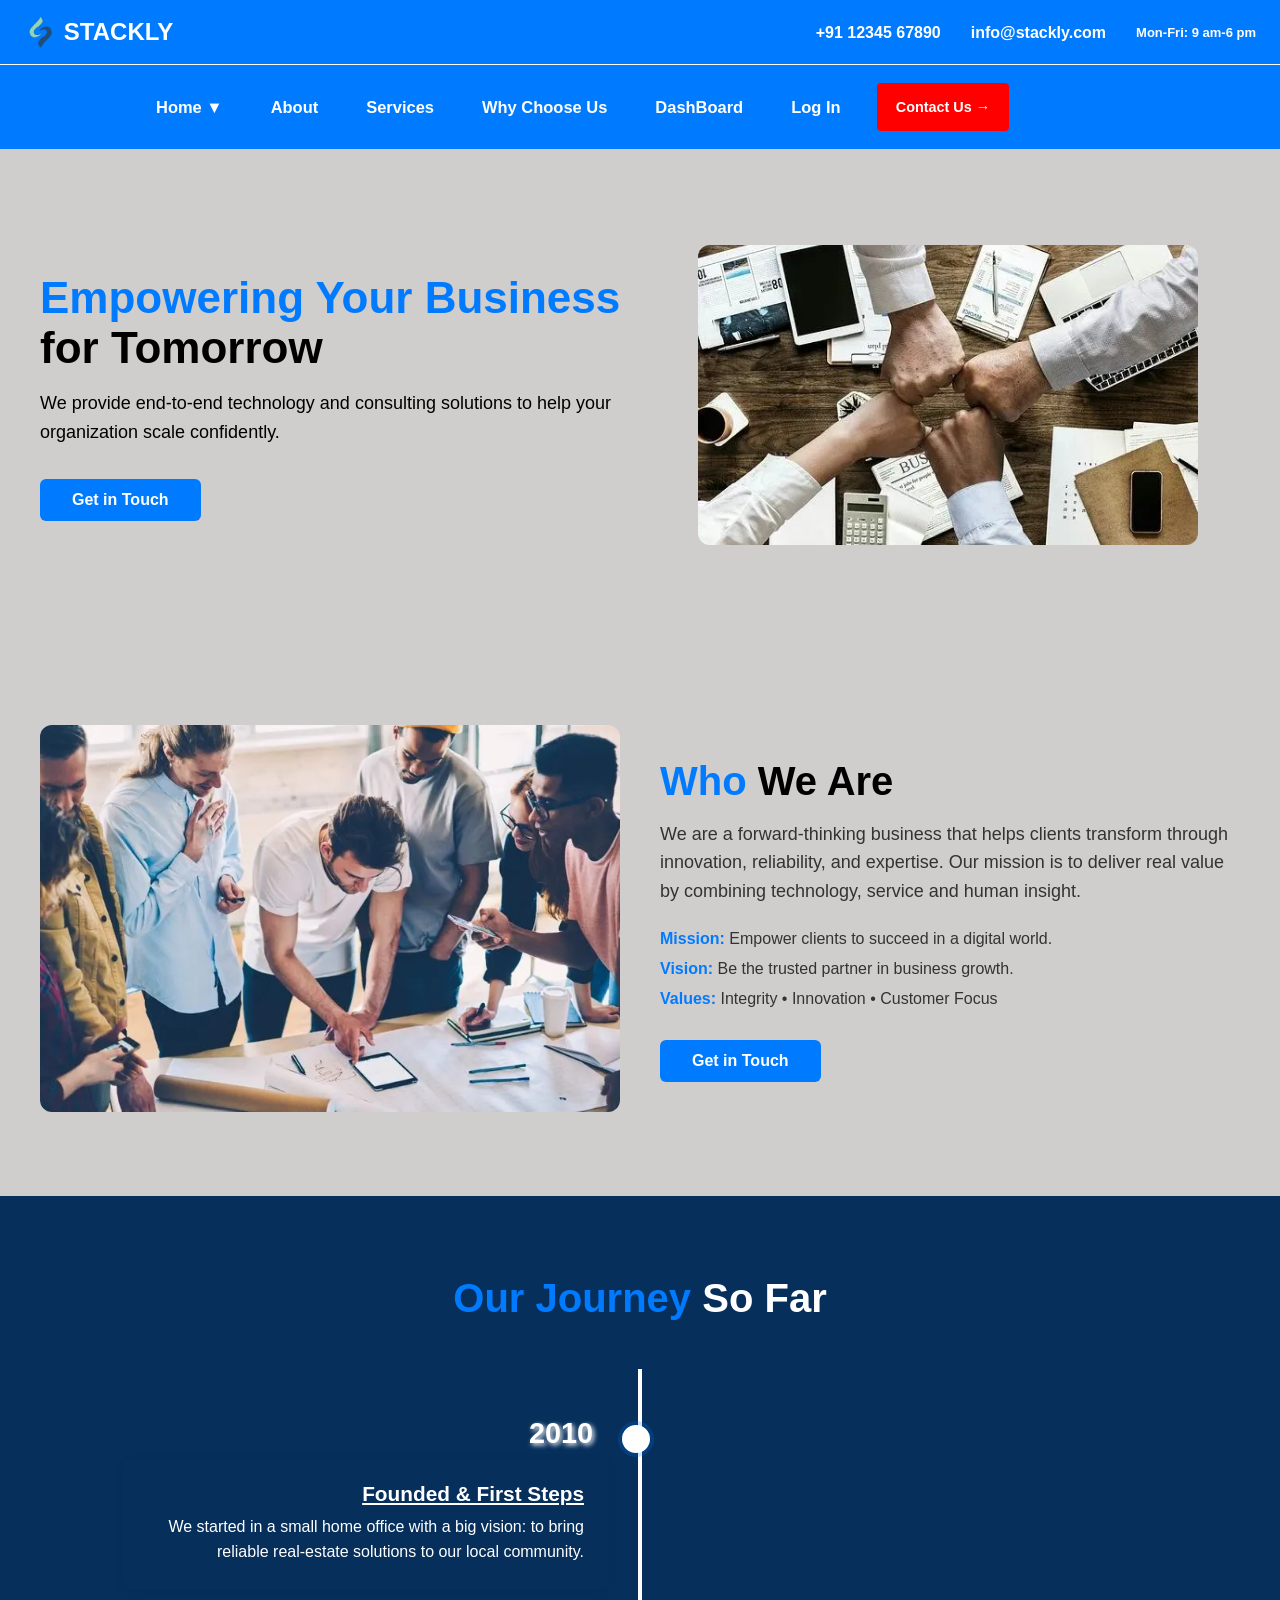
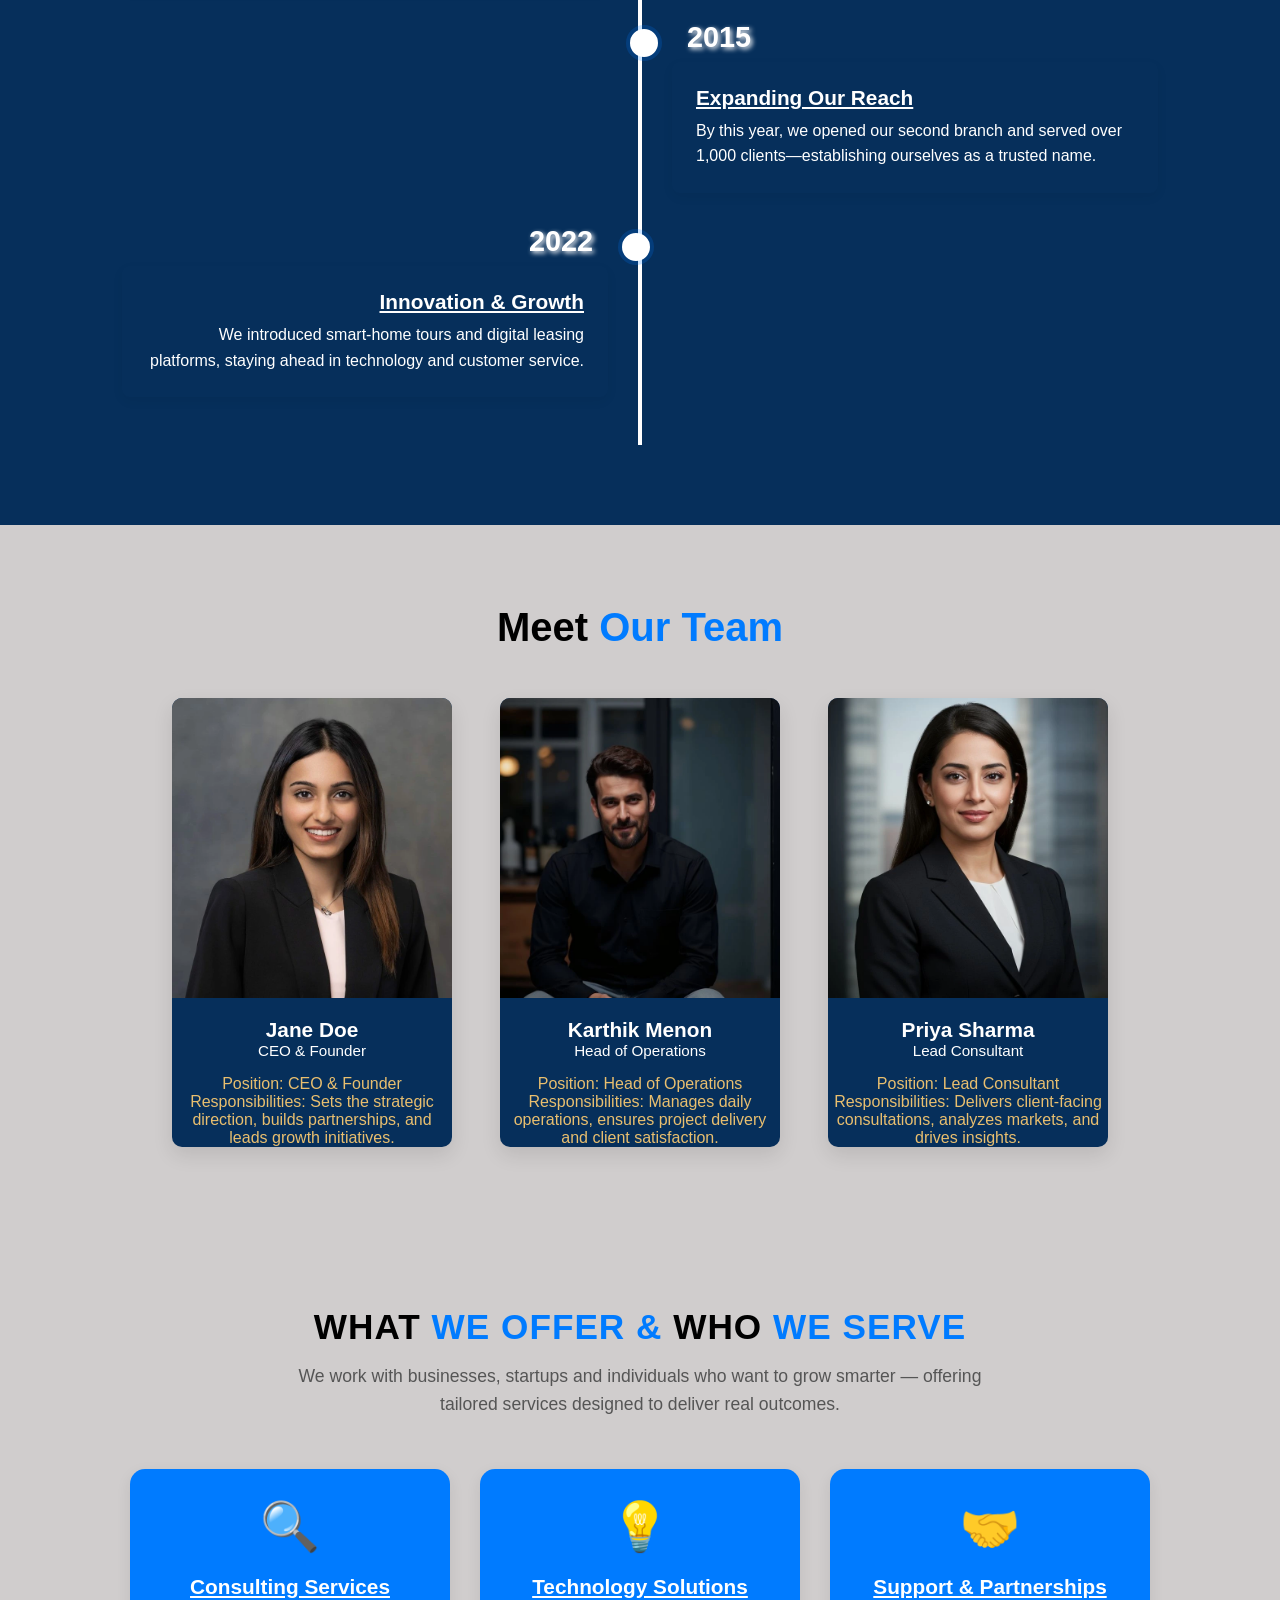
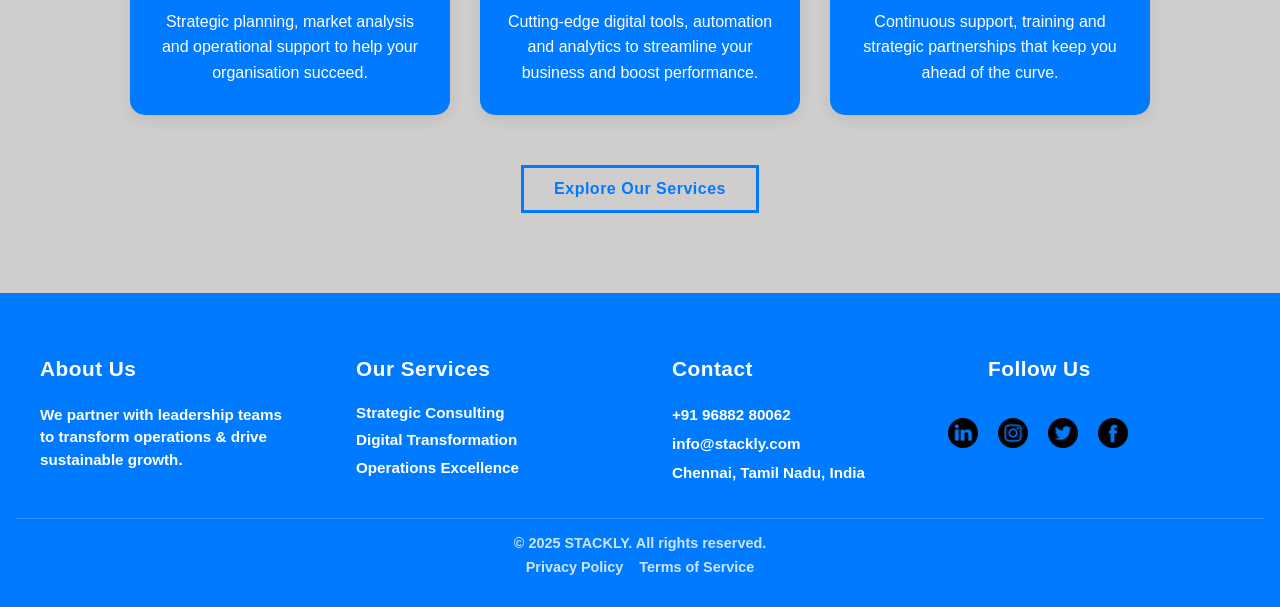
==== about.html @ 9c771912 "Add files via upload" ====
<!DOCTYPE html>
<html lang="en">
<head>
  <meta charset="UTF-8" />
  <meta name="viewport" content="width=device-width, initial-scale=1.0" />
  <link rel="icon" href="./logo.png" />
  <title>Business</title>
  <link rel="stylesheet" href="./about.css" />
</head>
<body>

  <div class="topbar">
    <header class="header">
      <div class="logo">
        <img src="./logo.png" alt="STACKLY Logo" />
        <h2>STACKLY</h2>
      </div>
      <div class="contact">
        <div class="contact1">
          <p class="phone"><a href="./404.html">+91 12345 67890</a></p>
          <p class="email"><a href="./404.html">info@stackly.com</a></p>
        </div>
        <div class="time">
          <p class="hours">Mon-Fri: 9 am-6 pm</p>
        </div>
      </div>
      <button class="hamburger" id="hamburger" aria-label="Toggle navigation">☰</button>
    </header>

    <nav class="navBar">
      <div class="navLinks">
        <ul class="linkRight">
          <li class="dropdown">
            <a href="./index.html.html">Home ▼</a>
            <ul class="dropdown-menu">
              <li><a href="./index.html.html">Home page 1</a></li>
            </ul>
          </li>
          <li><a href="./about.html">About</a></li>
          <li><a href="./service.html">Services</a></li>
          <li><a href="./choose.html">Why Choose Us</a></li>
          <!-- <li><a href="./404.html">Team</a></li> -->
          <!-- <li><a href="./blog.html">Blog</a></li> -->
          <li><a href="./dashboard.html">DashBoard</a></li>
          <li><a href="./login.html">Log In</a></li>
          <li class="sign"><button onclick="window.location.href='./contact.html'">Contact Us → </button></li>
        </ul>
      </div>
    </nav>
  </div>







<section class="hero-section">
  <div class="container">
    <div class="hero-content">
      <h1 class="hero-title"> <span>Empowering Your Business</span> for Tomorrow</h1>
      <p class="hero-subtitle">We provide end-to-end technology and consulting solutions to help your organization scale confidently.</p>
      <a href="./404.html" class="hero-button">Get in Touch</a>
    </div>
    <div class="hero-image">
      <img src="./about img 1.webp" alt="Business growth illustration" height="300px">
      <!-- <img src="./about img 2.jpg" alt="Business growth illustration" height="300px"> -->
    </div>
  </div>
</section>








<section class="about-section">
  <div class="container">
    <div class="about-inner">
      <div class="about-image">
        <img src="./about img 2.webp" alt="About our business">
      </div>
      <div class="about-content">
        <h2 class="about-title"><span>Who</span> We Are</h2>
        <p class="about-text">
          We are a forward-thinking business that helps clients transform through innovation, reliability, and expertise. Our mission is to deliver real value by combining technology, service and human insight.
        </p>
        <ul class="about-bullets">
          <li> <span><strong>Mission:</strong></span>  Empower clients to succeed in a digital world.</li>
          <li><span><strong>Vision:</strong></span>  Be the trusted partner in business growth.</li>
          <li><span><strong>Values:</strong></span>  Integrity • Innovation • Customer Focus</li>
        </ul>
        <a href="./404.html" class="btn about-btn">Get in Touch</a>
      </div>
    </div>
  </div>
</section>





<section class="about-history">
  <div class="container">
    <h2 class="history-title"> <span>Our Journey</span> So Far</h2>
    <div class="history-timeline">
      <div class="history-item">
        <div class="history-year">2010</div>
        <div class="history-content">
          <h3>Founded &amp; First Steps</h3>
          <p>We started in a small home office with a big vision: to bring reliable real-estate solutions to our local community.</p>
        </div>
      </div>
      <div class="history-item">
        <div class="history-year">2015</div>
        <div class="history-content">
          <h3>Expanding Our Reach</h3>
          <p>By this year, we opened our second branch and served over 1,000 clients—establishing ourselves as a trusted name.</p>
        </div>
      </div>
      <div class="history-item">
        <div class="history-year">2022</div>
        <div class="history-content">
          <h3>Innovation &amp; Growth</h3>
          <p>We introduced smart-home tours and digital leasing platforms, staying ahead in technology and customer service.</p>
        </div>
      </div>
    </div>
  </div>
</section>








<section class="team-section">
  <div class="container">
    <h2 class="team-title">Meet <span>Our Team</span></h2>
    <div class="team-grid">

      <div class="team-member">
        <div class="member-photo">
          <img src="./female 1.webp" alt="Jane Doe">
          <div class="overlay">
            <p>Overseeing company vision • Leading growth strategy • External partnerships</p>
          </div>
        </div>
        <h3 class="member-name">Jane Doe</h3>
        <span class="member-role">CEO & Founder</span>
        <p class="member-responsibility">Position: CEO & Founder<br>
          Responsibilities: Sets the strategic direction, builds partnerships, and leads growth initiatives.</p>
      </div>

      <div class="team-member">
        <div class="member-photo">
          <img src="./male 1.webp" alt="Karthik Menon">
          <div class="overlay">
            <p>Operations management • Quality assurance • Client satisfaction</p>
          </div>
        </div>
        <h3 class="member-name">Karthik Menon</h3>
        <span class="member-role">Head of Operations</span>
        <p class="member-responsibility">Position: Head of Operations<br>
          Responsibilities: Manages daily operations, ensures project delivery and client satisfaction.</p>
      </div>

      <div class="team-member">
        <div class="member-photo">
          <img src="female 2.webp" alt="Priya Sharma">
          <div class="overlay">
            <p>Market research • Client advisory • Portfolio analytics</p>
          </div>
        </div>
        <h3 class="member-name">Priya Sharma</h3>
        <span class="member-role">Lead Consultant</span>
        <p class="member-responsibility">Position: Lead Consultant<br>
          Responsibilities: Delivers client-facing consultations, analyzes markets, and drives insights.</p>
      </div>

      <!-- add more team-member blocks as needed -->

    </div>
  </div>
</section>








<section class="offer-section">
  <div class="container">
    <h2 class="offer-title">What <span>We Offer</span> <span>&</span> Who <span>We Serve</span> </h2>
    <p class="offer-intro">
      We work with businesses, startups and individuals who want to grow smarter — offering tailored services designed to deliver real outcomes.
    </p>
    <div class="offer-grid">
      <div class="offer-item">
        <div class="offer-icon">🔍</div>
        <h3 class="offer-heading">Consulting Services</h3>
        <p class="offer-text">
          Strategic planning, market analysis and operational support to help your organisation succeed.
        </p>
      </div>
      <div class="offer-item">
        <div class="offer-icon">💡</div>
        <h3 class="offer-heading">Technology Solutions</h3>
        <p class="offer-text">
          Cutting-edge digital tools, automation and analytics to streamline your business and boost performance.
        </p>
      </div>
      <div class="offer-item">
        <div class="offer-icon">🤝</div>
        <h3 class="offer-heading">Support & Partnerships</h3>
        <p class="offer-text">
          Continuous support, training and strategic partnerships that keep you ahead of the curve.
        </p>
      </div>
    </div>
    <a href="./404.html" class="offer-btn">Explore Our Services</a>
  </div>
</section>














<footer class="footer footer-consulting">
  <div class="footer-inner">
    <div class="footer-col about">
      <h4>About Us</h4>
      <p>We partner with leadership teams to transform operations & drive sustainable growth.</p>
    </div>
    <div class="footer-col services">
      <h4>Our Services</h4>
      <ul>
        <li><a href="./404.html">Strategic Consulting</a></li>
        <li><a href="./404.html">Digital Transformation</a></li>
        <li><a href="./404.html">Operations Excellence</a></li>
      </ul>
    </div>
    <div class="footer-col contact">
      <h4>Contact</h4>
      <p><a href="./404.html">+91 96882 80062</a></p>
      <p><a href="./404.html">info@stackly.com</a></p>
      <p>Chennai, Tamil Nadu, India</p>
    </div>
    <div class="footer-col follow">
      <h4>Follow Us</h4>
      <ul class="social">
        <li><a href="./404.html"><img src="./linkedin.webp" alt="LinkedIn" height="30px"></a></li>
        <li><a href="./404.html"><img src="./instagram.webp" alt="instagram" height="30px"></a></li>
        <li><a href="./404.html"><img src="./twitter.webp" alt="twitter" height="30px"></a></li>
        <li><a href="./404.html"><img src="./facebook.webp" alt="facebook" height="30px"></a></li>
    </div>
  </div>
  <div class="footer-bottom">
    <p>© 2025 STACKLY. All rights reserved.</p>
    <ul class="legal">
      <li><a href="./404.html">Privacy Policy</a></li>
      <li><a href="./404.html">Terms of Service</a></li>
    </ul>
  </div>
</footer>



  <script src="./about.js"></script>
</body>
</html>
---- about.css ----
* {
  box-sizing: border-box;
  margin: 0;
  padding: 0;
}

body {
  margin: 0;
  padding: 0;
  font-family: "Segoe UI", Tahoma, Geneva, Verdana, sans-serif;
  /* background-color:rgb(208, 205, 205); */
}
span{
  color: #007bff;
}


/*=== topbar ===*/
.topbar {
  background: #ffffff;
  position: sticky;
  top: 0;
  z-index: 1000;  
  width: 100%;
}


/*=== header ===*/
.header {
  display: flex;
  justify-content: space-between;
  align-items: center;
  padding: 0.75rem 1.5rem;
  background: #007bff;
}
.header .logo {
  display: flex;
  align-items: center;
  gap: 0.5rem;
}
.header .logo img {
  height: 40px;
  width: auto;
}
.header .logo h2 {
  margin: 0;
  font-size: 1.5rem;
  color: white;
}
.header .contact {
  text-align: right;
  display: flex;
  flex-direction: row;
  gap: 30px;
}
.header .contact .contact1{
    display: flex;
    flex-direction: row;
    gap: 30px;
}
.header .contact .contact1>p{
    margin: 0;
    line-height:1px;
    color: #555;
    font-weight: bold;
}
.header .contact .time>p{
    margin: 0;
    font-size: 13px;
    line-height:1px;
    font-weight: bold;
    cursor: pointer;
    /* color:white; */
    color: white;
     /* Animation */
    animation: pulse-effect 2s ease-in-out infinite;
}
@keyframes pulse-effect {
  0% {
    transform: scale(1.10);
    opacity: 1;
  }
  50% {
    transform: scale(1.05);
    opacity: 0.9;
  }
  100% {
    transform: scale(1);
    opacity: 1;
  }
}
.header .contact a {
  color: white;
  text-decoration: none;
  transition: color 0.2s;
}
.header .contact a:hover {
  color:black;
}
.header .contact .time>p:hover{
    color: black;
}


/*=== navbar ===*/
.navBar {
  display: block;
  background: #007bff;
  border-top: 1px solid white;
  padding: 10px;
}
.navBar .navLinks {
  max-width: 1200px;
  margin: 0 auto;
  padding-left: 80px;
}
.navBar .linkRight {
  display: flex;
  align-items: center;
  list-style: none;
  margin: 0;
  padding: 0.5rem 1.5rem;
  gap: 1.5rem;
}
.linkRight li {
  position: relative;
}
.linkRight li a {
  text-decoration: none;
  font-size: 1.03rem;
  color: white;
  font-weight: bold;
  padding: 0.5rem 0.75rem;
  transition: background 0.3s, color 0.3s;
}
.linkRight li a:hover {
  /* background:white; */
  color:black;
}
.linkRight li.sign button {
  background: red;
  padding: 1rem 1.2rem;
  font-size: 0.9rem;
  color: white;
  border: none;
  border-radius: 4px;
  cursor: pointer;
  transition: background 0.3s, color 0.3s;
  font-weight: bold;
  box-sizing: border-box;
    /* Pulse animation */
  animation: pulse-btn 2s ease-in-out infinite;
}
/* @keyframes for pulse */
@keyframes pulse-btn {
  0% {
    transform: scale(1);
    opacity: 1;
  }
  50% {
    transform: scale(1.05);
    opacity: 0.9;
  }
  100% {
    transform: scale(1);
    opacity: 1;
  }
}
.linkRight li.sign button:hover {
    background-color: white;
    color: red;
}


/*=== Dropdown menu ===*/
.dropdown-menu {
  position: absolute;
  top: 100%;
  left: 0;
  visibility: hidden;
  opacity: 0;
  transform: translateY(10px);
  transition: opacity 0.2s ease, transform 0.2s ease, visibility 0.2s ease;
  min-width: 180px;
  padding: 0.5rem 0;
  list-style: none;
}
.dropdown:hover .dropdown-menu {
  visibility: visible;
  opacity: 1;
  transform: translateY(-5);
}
.dropdown-menu li a {
  display: block;
  color:black;
  margin-top:-22px;
  font-size:1rem;
}
/* Hamburger button styling */
.hamburger {
  display: none;
  font-size:2rem;
  color:white;
  background: none;
  border: none;
  cursor: pointer;
  padding: 0.5rem;
  transition: color 0.3s;
}

/* Mobile / small-screen styles */
@media (max-width: 450px) {
  .header{
    height: 150px;
  }
  .header .contact {
    text-align: center;
    /* font-size: 0.8rem; */
    /* margin-top: 0.5rem; */
    display: flex;
    flex-direction: column;
  }
  .header .contact .contact1{
    display: flex;
    flex-direction: column;
  }
  .navBar {
    display: none;
    width: 100%;
  }
  .navBar.active {
    display: block;
    background:rgb(208, 205, 205);
  }
  .navBar .navLinks {
    padding: 1rem;
  }
  .navBar .linkRight {
    flex-direction: column;
    gap: 0;
  }
  .linkRight li {
    width: 100%;
    margin: 0;
    padding: 0.5rem 0;
  }
  .linkRight li a {
    display: block;
    width: 100%;
    color:#007bff;
    padding: 0.75rem 1rem;
    background: transparent;
  }
  .linkRight li.sign button {
    width: 100%;
    text-align: center;
    background: #ffffff;
    color: #007bff;
    margin-top: 0.5rem;
  }
    /* Ensure last items appear correctly */
  .linkRight li.sign,
  .linkRight li:last-child {
    display: block;
    width: 100%;
    text-align: center;
  }

  /* Make Contact Us button visible and spaced */
  .linkRight li.sign button {
    background: red;
    color: white;
    margin: 10px 0;
    width: 90%;
  }

  /* Style Log In link for better visibility */
  .linkRight li a[href*='Log In'] {
    color: white;
    display: block;
    width: 100%;
    padding: 10px 0;
    text-align: center;
    border-top: 1px solid rgba(255,255,255,0.3);
  }

  /* Allow scrolling if list is long */
  .navBar.active .linkRight {
    overflow-y: auto;
    max-height: 80vh;
    padding-bottom: 100px; /* space for button visibility */
  }
  .dropdown-menu {
    position: static;
    transform: none;
    opacity: 1;
    visibility: visible;
    box-shadow: none;
    background: transparent;
  }
  /* .dropdown:hover .dropdown-menu {
    visibility: visible;
  } */
  .dropdown-menu li a {
    color:black;
    padding-left: 2rem;
  }
  .hamburger{
    display: block;
  }
}









.hero-section {
  padding: 6rem 1rem;
  background:rgb(208, 205, 205);
  font-family: "Poppins", sans-serif;
}
.hero-section .container {
  max-width: 1200px;
  margin: 0 auto;
  display: flex;
  align-items: center;
  gap: 2rem;
  flex-wrap: wrap;
  /* Animation */
  animation:bounceIn 1.5s  ease-out both;
}
/* Keyframes for bounce effect */
@keyframes bounceIn {
  0% {
    transform: translateY(-100%);
    opacity: 0;
  }
  60% {
    transform: translateY(10%);
    opacity: 1;
  }
  80% {
    transform: translateY(-5%);
  }
  100% {
    transform: translateY(0);
  }
}
.hero-content {
  flex: 1 1 45%;
}
.hero-title {
  font-size: 2.75rem;
  margin-bottom: 1rem;
  color:black;
}
.hero-subtitle {
  font-size: 1.125rem;
  line-height: 1.6;
  margin-bottom: 2rem;
}
.hero-button {
  display: inline-block;
  font-weight: bold;
  padding: 0.75rem 2rem;
  font-size: 1rem;
  color: #fff;
  background-color: #007bff;
  border-radius: 6px;
  text-decoration: none;
  transition: background 0.3s, transform 0.3s;
}
.hero-button:hover {
  background-color:red;
  transform: translateY(-2px);
}
.hero-image {
  flex: 1 1 45%;
  text-align: center;
}
.hero-image img {
  width: 100%;
  max-width: 500px;
  border-radius: 12px;
  object-fit: cover;
}
.hero-image img:hover{
  transform: scale(0.7);
}

/* Mobile responsive */
@media (max-width: 450px) {
  .hero-section .container {
    flex-direction: column;
    text-align: center;
  }
  .hero-content, .hero-image {
    flex: 1 1 100%;
  }
  .hero-title {
    font-size: 2rem;
  }
  .hero-subtitle {
    font-size: 1rem;
  }
  .hero-button {
    width: 100%;
    padding: 0.9rem 0;
  }
}







.about-section {
  padding: 5rem 1rem;
  background-color:rgb(208, 205, 205);
  font-family: "Poppins", sans-serif;
  color: #333;
}

.about-section .container {
  max-width: 1200px;
  margin: 0 auto;
}

.about-inner {
  display: flex;
  align-items: center;
  gap: 2.5rem;
  flex-wrap: wrap;
}

.about-image {
  flex: 1 1 45%;
  transform-origin: center;
  will-change: transform, opacity;
  /* border: 3px solid #007bff; */
  animation: pulse 2s ease-in-out infinite;
}
/* keyframes */
@keyframes pulse {
  0%   { transform: scale(1);  transform: rotatey(180deg);  opacity: 1; }
  50%  { transform: scale(1.04); opacity: 0.96; }
  100% { transform: scale(1);    opacity: 1; }
}

.about-image img {
  width: 100%;
  border-radius: 12px;
  object-fit: cover;
  
}

.about-content {
  flex: 1 1 45%;
}

.about-title {
  font-size: 2.5rem;
  margin-bottom: 1rem;
  color:black;
}

.about-text {
  font-size: 1.125rem;
  line-height: 1.6;
  margin-bottom: 1.5rem;
}

.about-bullets {
  list-style: none;
  padding: 0;
  margin-bottom: 2rem;
}

.about-bullets li {
  font-size: 1rem;
  margin:-0 0 0.75rem;
}

.about-btn {
  display: inline-block;
  padding: 0.75rem 2rem;
  font-size: 1rem;
  font-weight: bold;
  color: white;
  background-color: #007bff;
  border-radius: 6px;
  text-decoration: none;
  transition: background 0.3s, transform 0.3s;
}

.about-btn:hover {
  background-color:red;
  transform: translateY(-2px);
}

/* Responsive for mobile screens */
@media (max-width:450px) {
  .about-inner {
    flex-direction: column;
    text-align: center;
  }

  .about-image,
  .about-content {
    flex: 1 1 100%;
  }

  .about-title {
    font-size: 2rem;
  }

  .about-text {
    font-size: 1rem;
  }

  .about-btn {
    width: 100%;
    padding: 0.9rem 0;
  }
}







.about-history {
  padding: 5rem 1.5rem;
  background:rgb(6, 47, 91);
  font-family: "Poppins", sans-serif;
  color: #333;
}

.about-history .container {
  max-width: 1100px;
  margin: 0 auto;
}

.history-title {
  text-align: center;
  font-size: 2.5rem;
  font-weight: 700;
  color:white;
  /* color: red; */
  margin-bottom: 3rem;
  position: relative;
}

.history-timeline {
  position: relative;
  padding: 2rem 0;
}
.history-timeline::before {
  content: "";
  position: absolute;
  left: 50%;
  top: 0;
  bottom: 0;
  width: 4px;
  /* background: #007bff; */
  background:white;
   animation: timelinePulse 4.5s ease-in-out infinite;
  transform: translateX(-50%);
}

.history-item {
  position: relative;
  width: 50%;
  padding: 1rem 2rem;
  box-sizing: border-box;
}

.history-item:nth-child(odd) {
  left: 0;
  text-align: right;
}

.history-item:nth-child(even) {
  left: 50%;
  text-align: left;
}

.history-item::before {
  content: "";
  position: absolute;
  top: 1.5rem;
  width: 20px;
  height: 20px;
  background: #fff;
  border: 4px solid white;
  /* text-shadow: 2px 2px 5px; */
  animation: timelinePulse 4.5s ease-in-out infinite;
  border-radius: 50%;
  box-shadow: 0 0 0 4px rgba(0,123,255,0.2);
}

.history-item:nth-child(odd)::before {
  right: -10px;
}

.history-item:nth-child(even)::before {
  left: -10px;
}

.history-year {
  font-size: 1.8rem;
  font-weight: 700;
  color:white;
  margin-bottom: 0.5rem;
  margin-left: 15px;
  margin-right: 15px;
  position: relative;
  /* padding: 2rem 0; */
  text-shadow: 2px 2px 5px;
  animation: timelinePulse 4.5s ease-in-out infinite;
  transform-origin: center center;
  /* will-change: transform, opacity, box-shadow; */
}
/* Pulse animation keyframes */
@keyframes timelinePulse {
  0% {
    transform: scale(1);
    opacity: 1;
    box-shadow: 0 0 0 rgba(0,0,0,0);
  }
  50% {
    transform: scale(1.07);
    opacity: 0.98;
    box-shadow: 0 10px 26px rgba(0,0,0,0.07);
  }
  100% {
    transform: scale(1);
    opacity: 1;
    box-shadow: 0 0 0 rgba(0,0,0,0);
  }
}

.history-content {
  /* background:#007bff; */
  padding: 1.5rem;
  border-radius: 8px;
  box-shadow: 0 4px 12px rgba(0,0,0,0.05);
  display: inline-block;
}

.history-content h3 {
  font-size: 1.3rem;
  margin-bottom: 0.5rem;
  color: white;
  text-decoration: underline;
}

.history-content p {
  font-size: 1rem;
  line-height: 1.6;
  /* color: #555; */
  color: white;
}

/* Responsive */
@media (max-width: 768px) {
  .history-timeline::before {
    left: 20px;
  }
  .history-item {
    width: 100%;
    padding-left: 3rem;
    padding-right: 1rem;
    text-align: left !important;
  }
  .history-item:nth-child(even) {
    left: 0;
  }
  .history-item::before {
    left: 0;
  }
}






.team-section {
  background:rgb(208, 205, 205);
  padding: 5rem 1.5rem;
  font-family: 'Poppins', sans-serif;
  text-align: center;
}

.team-title {
  font-size: 2.5rem;
  font-weight: 700;
  color:black;
  margin-bottom: 3rem;
  position: relative;
}

.team-grid {
  display: flex;
  flex-wrap: wrap;
  justify-content: center;
  gap: 3rem;
}

.team-member {
  /* background: #fff; */
  background-color: rgb(6, 47, 91);
  border-radius: 10px;
  box-shadow: 0 8px 20px rgba(0,0,0,0.1);
  overflow: hidden;
  width: 280px;
  transition: transform 0.4s ease, box-shadow 0.4s ease;
}

.team-member:hover {
  transform: translateY(-10px);
  box-shadow: 0 12px 25px rgba(0,0,0,0.15);
}

.member-photo {
  position: relative;
  overflow: hidden;
}

.member-photo img {
  width: 100%;
  height: 300px;
  object-fit: cover;
  transition: transform 0.5s ease;
}

.member-photo:hover img {
  transform: scale(1.1);
}

.overlay {
  position: absolute;
  top: 0; left: 0;
  width: 100%;
  height: 100%;
  background: rgba(0,123,255,0.8);
  /* background: rgb(208, 205, 205); */
  color:rgb(233, 191, 111);
  opacity: 0;
  display: flex;
  justify-content: center;
  align-items: center;
  font-size: 1.1rem;
  font-weight: 500;
  transition: opacity 0.4s ease;
}

.member-photo:hover .overlay {
  opacity: 1;
}
.member-name {
  font-size: 1.3rem;
  margin-top: 1rem;
  color: white;
  font-weight: 600;
}

.member-role {
  /* color: #007bff; */
  font-weight: 500;
  color: white;
  font-size: 0.95rem;
  display: block;
  margin-bottom: 1rem;
}
.member-responsibility{
  color: rgb(233, 191, 111);
}

/* Subtle animation on scroll */
@keyframes fadeUp {
  0% { opacity: 0; transform: translateY(40px); }
  100% { opacity: 1; transform: translateY(0); }
}

.team-member {
  animation: fadeUp 0.8s ease forwards;
  opacity: 0;
}

.team-member:nth-child(1) { animation-delay: 0.2s; }
.team-member:nth-child(2) { animation-delay: 0.4s; }
.team-member:nth-child(3) { animation-delay: 0.6s; }

/* Responsive Design */
@media (max-width: 450px) {
  .team-grid {
    flex-direction: column;
    align-items: center;
  }

  .team-member {
    width: 90%;
  }
}








/* === Offer Section === */
.offer-section {
  background:rgb(208, 205, 205);
  padding: 80px 20px;
  text-align: center;
  font-family: "Segoe UI", Tahoma, Geneva, Verdana, sans-serif;
}

.offer-title {
  font-size: 2.2rem;
  font-weight: 700;
  color:black;
  margin-bottom: 15px;
  text-transform: uppercase;
  letter-spacing: 1px;
}

.offer-intro {
  font-size: 1.1rem;
  color: #555;
  max-width: 700px;
  margin: 0 auto 50px;
  line-height: 1.6;
}

.offer-grid {
  display: flex;
  justify-content: center;
  gap: 30px;
  flex-wrap: wrap;
}

.offer-item {
  background:#007bff;
  border-radius: 15px;
  padding: 30px 25px;
  width: 320px;
  box-shadow: 0 5px 15px rgba(0, 0, 0, 0.08);
  transition: all 0.4s ease;
  position: relative;
  overflow: hidden;
}
.offer-item:hover::before {
  left: 10px;
}

.offer-icon {
  font-size: 3rem;
  margin-bottom: 20px;
  color: #007bff;
  transition: transform 0.4s ease;
}

.offer-item:hover .offer-icon {
  transform: scale(1.2);
}

.offer-heading {
  font-size: 1.3rem;
  color:white;
  margin-bottom: 10px;
  font-weight: 600;
  text-decoration: underline;
}

.offer-text {
  color:white;
  font-size: 1rem;
  line-height: 1.6;
  transition: color 0.3s;
}

.offer-item:hover .offer-text {
  color:rgb(233, 191, 111);
  border-left: 6px solid rgb(233, 191, 111);
  font-weight: bold;
}

.offer-btn {
  display: inline-block;
  margin-top: 50px;
  padding: 12px 30px;
  color:#007bff;
  border: 3px solid #007bff;
  text-decoration: none;
  font-weight: bold;
  letter-spacing: 0.5px;
  transition: background 0.3s, transform 0.3s;
}

.offer-btn:hover {
  /* background: #007bff; */
  transform: scale(1.05);
  border: 2px solid red;
  color: red;
}

/* Responsive Design */
@media (max-width: 768px) {
  .offer-grid {
    flex-direction: column;
    align-items: center;
  }

  .offer-item {
    width: 90%;
  }

  .offer-title {
    font-size: 1.8rem;
  }
}










/* ================= Footer – Consulting Business Style ================= */

.footer-consulting {
  background-color:#007bff;   /* dark navy background */
  color: #ffffff;
  padding: 4rem 1rem 2rem;
  font-family: inherit;
  font-weight: bold;
}

.footer-consulting a {
  color: #ffffff;
  text-decoration: none;
  transition: color 0.3s;
}

.footer-consulting a:hover,
.footer-consulting a:focus {
  color:black;  /* lighter highlight on hover */
  text-decoration: underline;
}

.footer-consulting .footer-inner {
  display: flex;
  flex-wrap: wrap;
  gap:4rem;
  max-width: 1200px;
  margin: 0 auto 2rem;
}

.footer-consulting .footer-col {
  flex: 1 1 220px;
}

.footer-consulting .footer-col h4 {
  position: relative;
  margin-bottom: 1rem;
  font-size: 1.3rem;
  letter-spacing: 0.5px;
  color:white;
    /* ensure space for underline */
  padding-bottom: 0.4rem;
}
.footer-consulting .footer-col h4::after {
  content: "";
  position: absolute;
  left:0;
  bottom: 0;
  height: 4px;                /* thickness of the underline */
  width: 0;
  background-color:white;  /* underline color */
  animation: underlineLoop 3s ease-in-out infinite;
}

@keyframes underlineLoop {
  0%   { width: 0; opacity: 0; }
  10%  { width: 23%; opacity: 1; }
  50%  { width: 23%; opacity: 1; }
  70%  { width: 0; opacity: 0; }
  100% { width: 0; opacity: 0; }
}


.footer-consulting .footer-col.about p {
  font-size: 0.95rem;
  line-height: 1.5;
  margin: 0;
}

.footer-consulting .footer-col.services ul,
.footer-consulting .footer-col.follow ul {
  list-style: none;
  padding: 0;
  margin: 0;
}
.footer-consulting .footer-col.follow ul {
  display: flex;
  flex-direction: row;
  gap: 20px;
  margin-top: 30px;
  margin-left: -40px;
}

.footer-consulting .footer-col.services ul li,
.footer-consulting .footer-col.follow ul li {
  margin-bottom: 0.6rem;
}

.footer-consulting .footer-col.services ul li a,
.footer-consulting .footer-col.follow ul li a {
  font-size: 0.95rem;
  transition: color 0.3s;
}

.footer-consulting .footer-col.contact p {
  font-size: 0.95rem;
  line-height: 1.4;
  margin: 0 0 0.5rem;
}

.footer-consulting .footer-col.contact p:last-child {
  margin-bottom: 0;
}

.footer-consulting .footer-bottom {
  border-top: 1px solid rgba(255,255,255,0.2);
  padding-top: 1rem;
  text-align: center;
  font-size: 0.9rem;
  color: rgba(255,255,255,0.8);
}

.footer-consulting .footer-bottom .legal {
  list-style: none;
  padding: 0;
  margin: 0.5rem 0 0;
  display: flex;
  gap: 1rem;
  justify-content: center;
}

.footer-consulting .footer-bottom .legal li {
  margin: 0;
}

.footer-consulting .footer-bottom .legal li a {
  font-size: 0.9rem;
  color: rgba(255,255,255,0.8);
}

@media (max-width: 450px) {
  .footer-consulting {
    padding: 3rem 0.5rem 1.5rem;
    text-align: center;
  }

  .footer-consulting .footer-inner {
    flex-direction: column;
    gap: 1.5rem;
    margin-bottom: 1.5rem;
  }

  .footer-consulting .footer-col {
    flex: 1 1 100%;
    width: 100%;
  }

  /* .footer-consulting .footer-col h4 {
    font-size: 1.1rem;
    padding-bottom: 0.3rem;
  } */
  .footer-consulting .footer-col h4 {
    position: relative;
    margin-bottom: 1rem;
    font-size: 1.3rem;
    letter-spacing: 0.5px;
    color:white;
    
    padding-bottom: 0.4rem;
  }
  .footer-consulting .footer-col h4::after {
    content: "";
    position: absolute;
    left:38%;
    bottom: 0;
    height: 4px;                /* thickness of the underline */
    width: 0;
    background-color:white;  /* underline color */
    animation: underlineLoop 3s ease-in-out infinite;
  }
  .footer-consulting .footer-col.about p,
  .footer-consulting .footer-col.services ul li,
  .footer-consulting .footer-col.follow ul li,
  .footer-consulting .footer-col.contact p {
    font-size: 0.85rem;
    line-height: 1.4;
  }
  .footer-consulting .footer-col.follow ul {
  margin-left: 110px;
  }

  .footer-consulting .footer-bottom {
    font-size: 0.8rem;
    padding-top: 0.75rem;
  }

  .footer-consulting .footer-bottom .legal {
    flex-direction: column;
    gap: 0.5rem;
  }
}
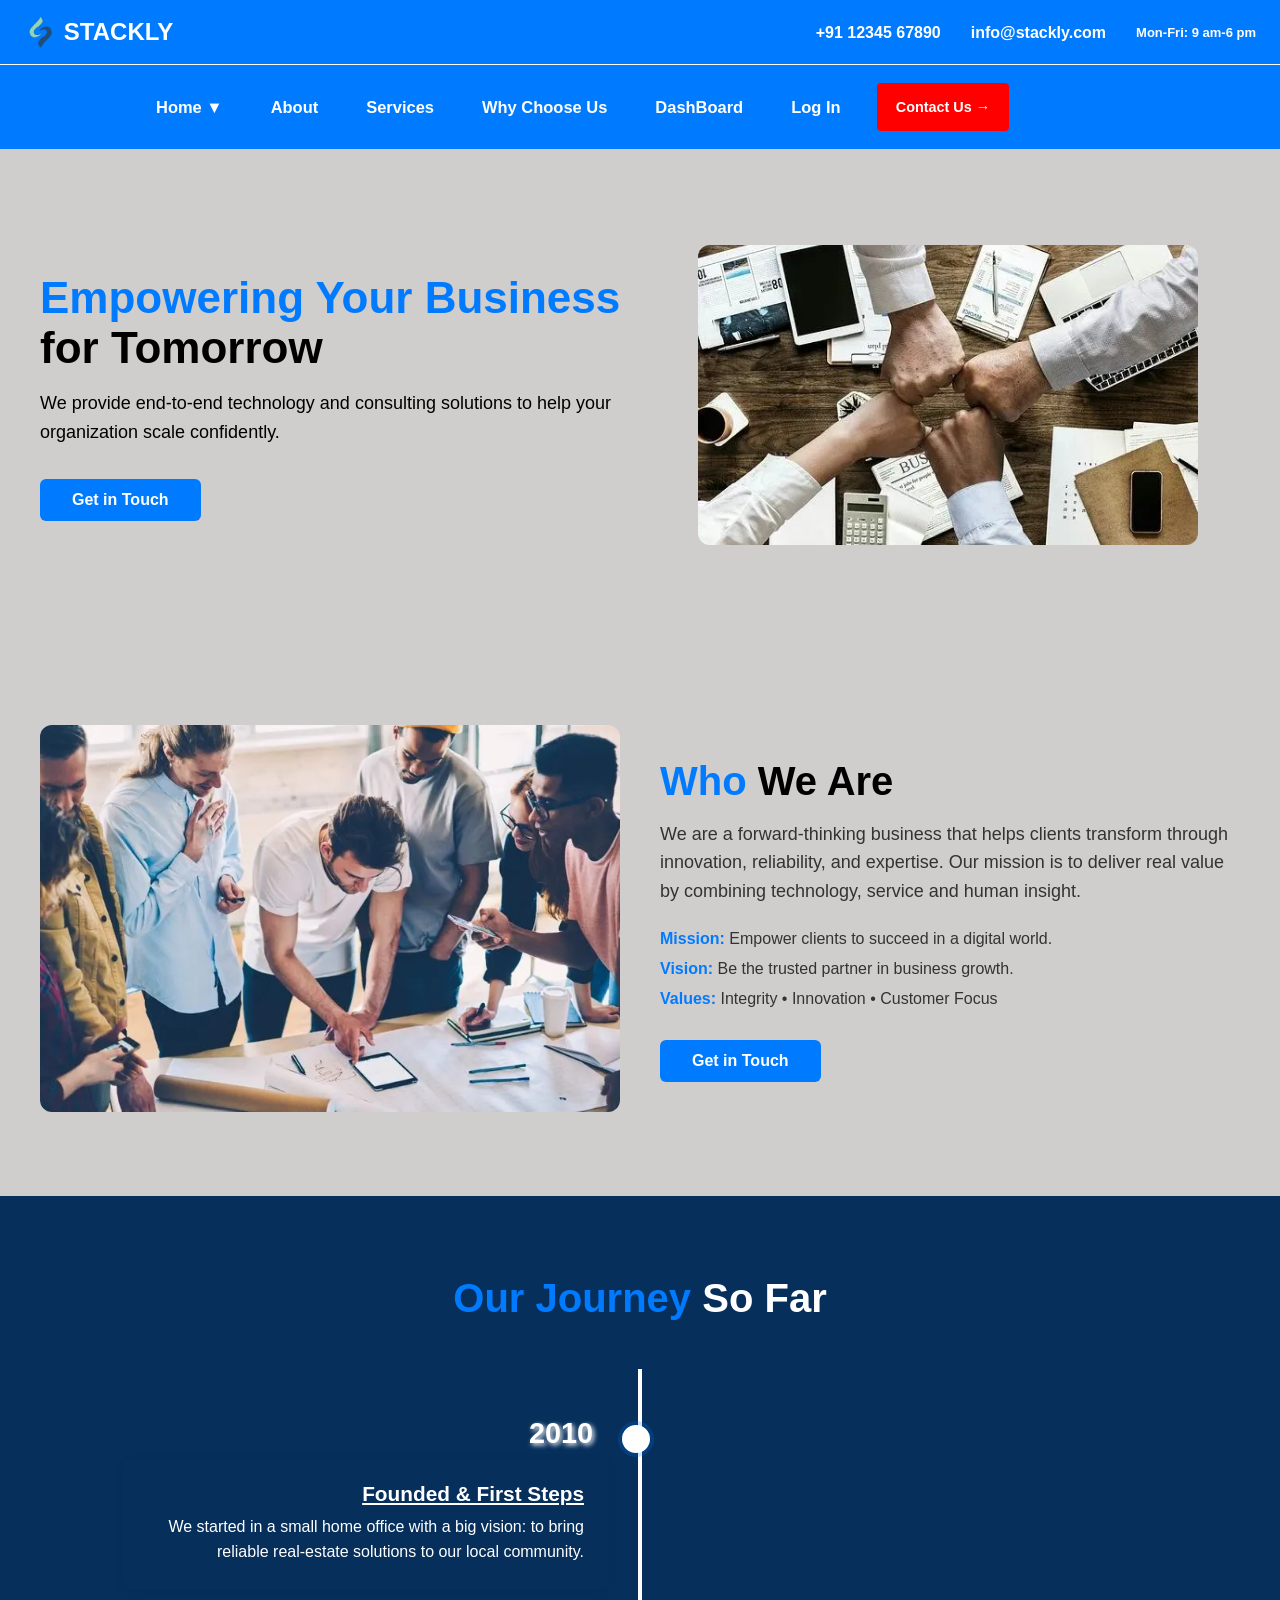
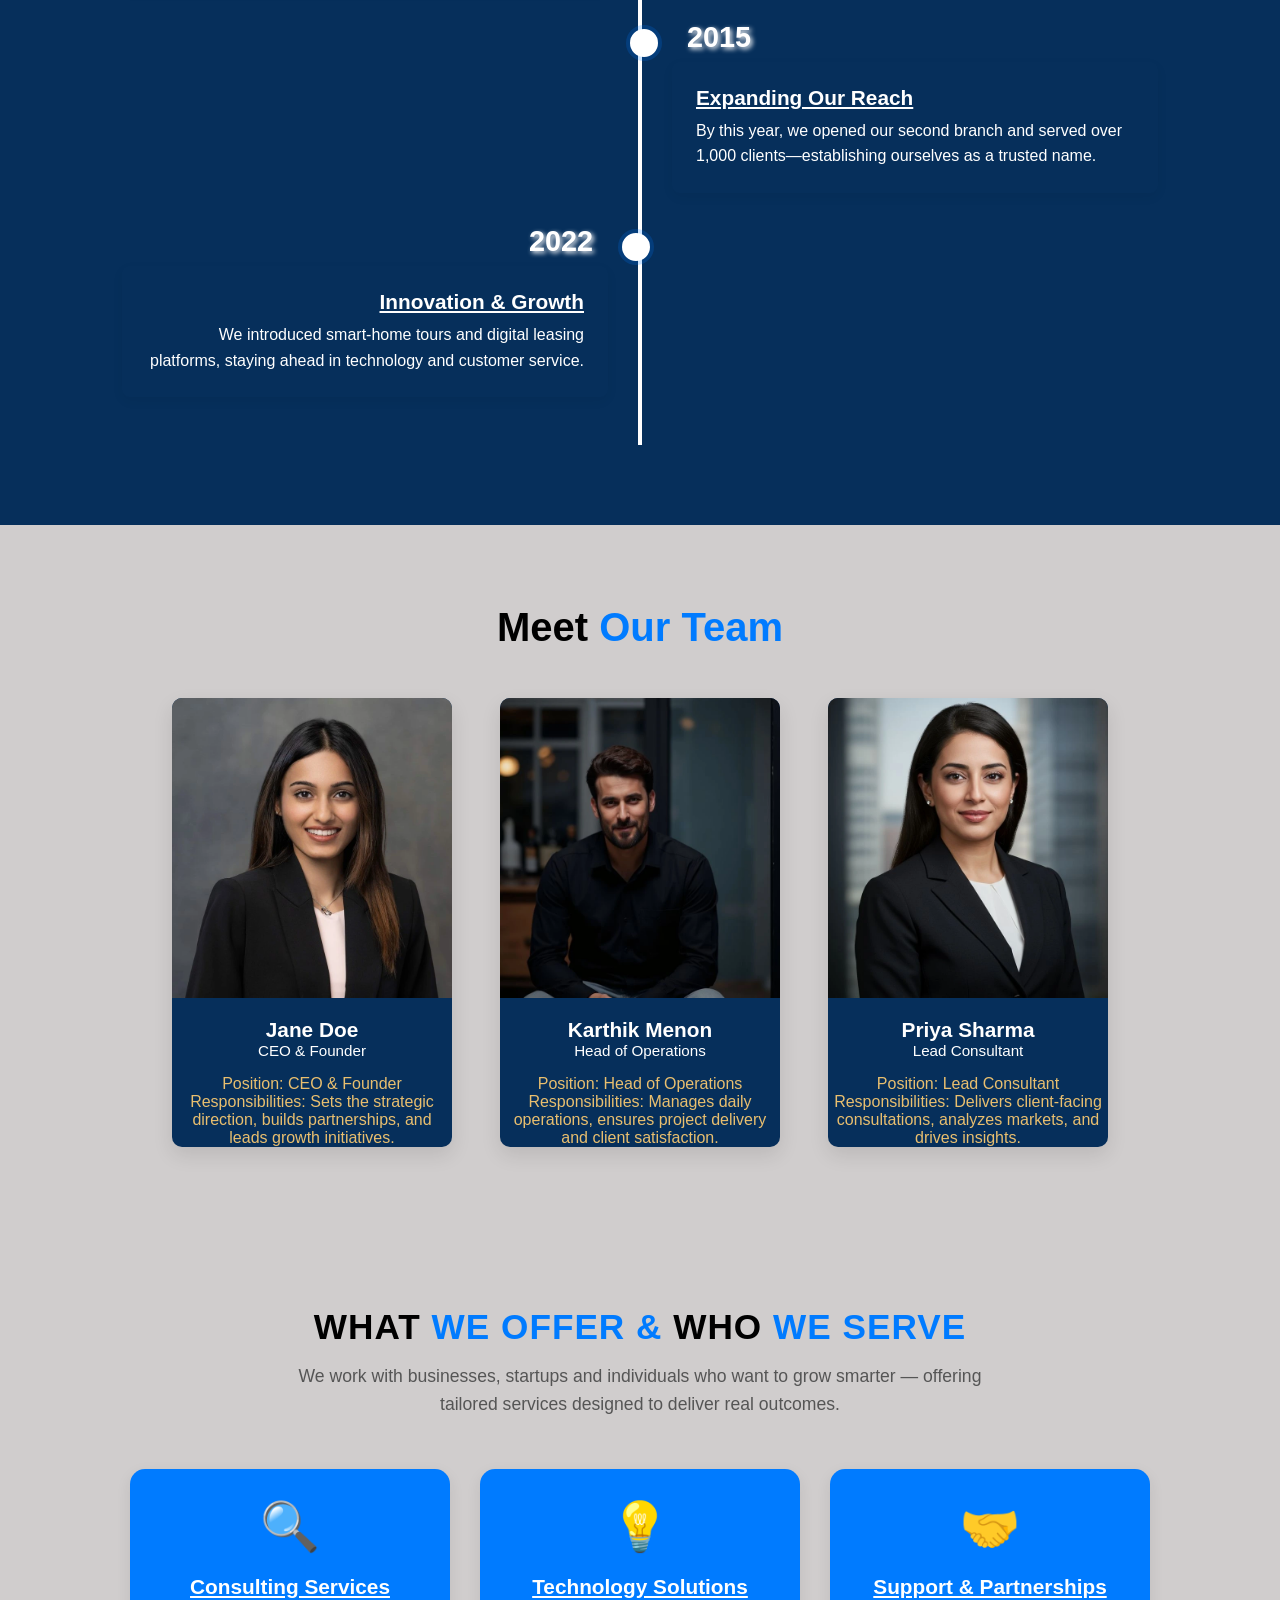
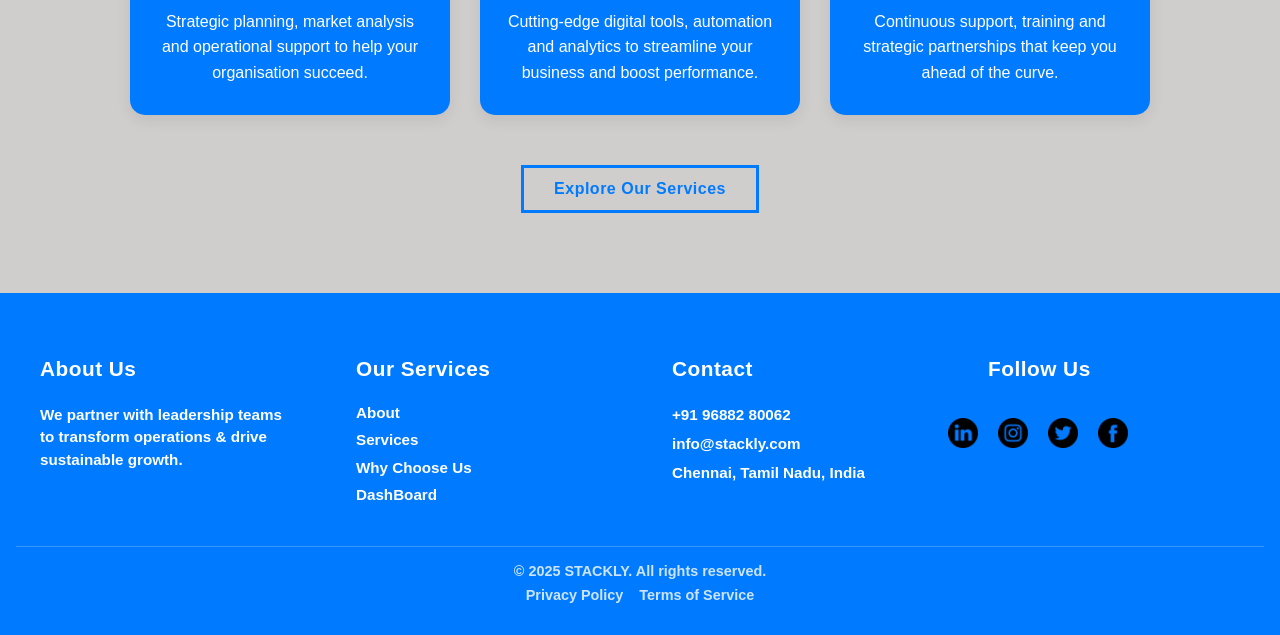
==== commit aebd3a98: "Add files via upload" ====
--- a/about.html
+++ b/about.html
@@ -31,16 +31,14 @@
       <div class="navLinks">
         <ul class="linkRight">
           <li class="dropdown">
-            <a href="./index.html.html">Home ▼</a>
+            <a href="./index.html">Home ▼</a>
             <ul class="dropdown-menu">
-              <li><a href="./index.html.html">Home page 1</a></li>
+              <li><a href="./index.html">Home page 1</a></li>
             </ul>
           </li>
           <li><a href="./about.html">About</a></li>
           <li><a href="./service.html">Services</a></li>
           <li><a href="./choose.html">Why Choose Us</a></li>
-          <!-- <li><a href="./404.html">Team</a></li> -->
-          <!-- <li><a href="./blog.html">Blog</a></li> -->
           <li><a href="./dashboard.html">DashBoard</a></li>
           <li><a href="./login.html">Log In</a></li>
           <li class="sign"><button onclick="window.location.href='./contact.html'">Contact Us → </button></li>
@@ -250,9 +248,10 @@
     <div class="footer-col services">
       <h4>Our Services</h4>
       <ul>
-        <li><a href="./404.html">Strategic Consulting</a></li>
-        <li><a href="./404.html">Digital Transformation</a></li>
-        <li><a href="./404.html">Operations Excellence</a></li>
+        <li><a href="./about.html">About</a></li>
+        <li><a href="./service.html">Services</a></li>
+        <li><a href="./choose.html">Why Choose Us</a></li>
+        <li><a href="./dashboard.html">DashBoard</a></li>
       </ul>
     </div>
     <div class="footer-col contact">
